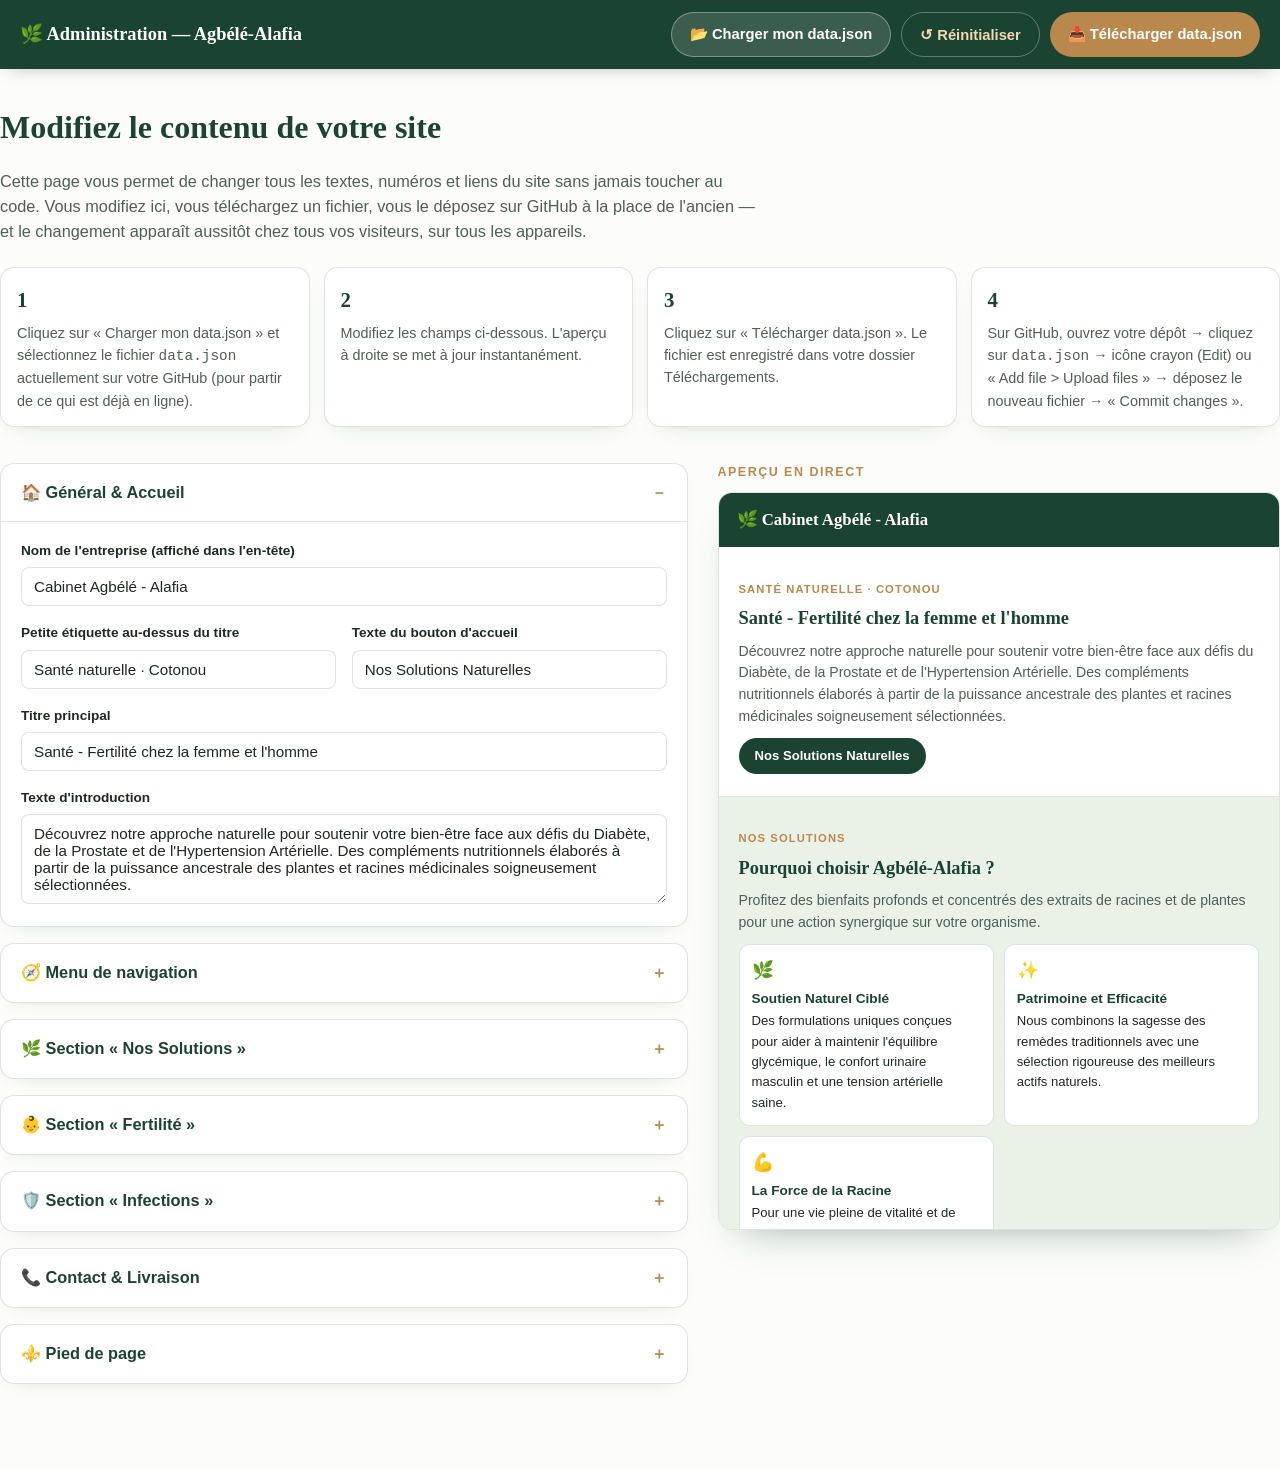
==== admin.html @ a1211304 "Add files via upload" ====
<!DOCTYPE html>
<html lang="fr">
<head>
<meta charset="UTF-8">
<meta name="viewport" content="width=device-width, initial-scale=1.0">
<title>Administration — Cabinet Agbélé-Alafia</title>
<meta name="robots" content="noindex, nofollow">

<style>
:root{
  --green-deep:#1B4332; --green-mid:#4C7A63; --green-pale:#EAF2E7;
  --gold-root:#B9884C; --gold-root-soft:#E4CFA8;
  --bg:#FCFDFA; --paper:#FFFFFF; --text:#1C2A21; --text-soft:#4E5F55;
  --border-soft:rgba(27,67,50,0.15);
  --font-display:Georgia,'Iowan Old Style','Palatino Linotype',Palatino,serif;
  --font-body:-apple-system,BlinkMacSystemFont,'Segoe UI',Roboto,Helvetica,Arial,sans-serif;
  --radius-md:14px; --radius-sm:8px;
}
*,*::before,*::after{ box-sizing:border-box; }
body{ margin:0; background:var(--bg); color:var(--text); font-family:var(--font-body); line-height:1.55; }
h1,h2,h3{ font-family:var(--font-display); color:var(--green-deep); margin:0 0 .4em; }
a{ color:inherit; }
.container{ max-width:1280px; margin:0 auto; padding:0 20px; }
:focus-visible{ outline:3px solid var(--gold-root); outline-offset:2px; }
.visually-hidden-input{ position:absolute; width:1px; height:1px; overflow:hidden; clip:rect(0,0,0,0); }

/* ---------- Barre supérieure ---------- */
.admin-topbar{
  position:sticky; top:0; z-index:60; background:var(--green-deep); color:#fff;
  box-shadow:0 6px 20px -10px rgba(0,0,0,.35);
}
.admin-topbar-inner{
  max-width:1280px; margin:0 auto; padding:12px 20px;
  display:flex; flex-wrap:wrap; align-items:center; justify-content:space-between; gap:12px;
}
.admin-brand{ font-family:var(--font-display); font-size:1.15rem; font-weight:700; }
.admin-actions{ display:flex; flex-wrap:wrap; gap:10px; }
.btn-file, .btn-download, .btn-reset{
  display:inline-flex; align-items:center; gap:8px; cursor:pointer;
  border:none; border-radius:999px; padding:10px 18px; font-weight:700; font-size:.92rem;
  transition:transform .15s ease, box-shadow .15s ease;
}
.btn-file{ background:rgba(255,255,255,.14); color:#fff; border:1px solid rgba(255,255,255,.35); }
.btn-file:hover{ background:rgba(255,255,255,.24); }
.btn-download{ background:var(--gold-root); color:#fff; }
.btn-download:hover{ transform:translateY(-1px); box-shadow:0 10px 22px -10px rgba(0,0,0,.5); }
.btn-reset{ background:transparent; color:#F3D9B0; border:1px solid rgba(255,255,255,.3); }
.btn-reset:hover{ background:rgba(255,255,255,.1); }

/* ---------- Intro / étapes ---------- */
.admin-intro{ padding:34px 0 10px; }
.admin-intro p.lead{ color:var(--text-soft); max-width:760px; font-size:1.02rem; }
.steps{
  display:grid; grid-template-columns:repeat(4,1fr); gap:14px; margin:22px 0 0; padding:0; list-style:none;
}
.steps li{
  background:var(--paper); border:1px solid var(--border-soft); border-radius:var(--radius-md);
  padding:16px 16px 14px; font-size:.9rem; color:var(--text-soft);
  box-shadow:0 8px 20px -14px rgba(27,67,50,.3);
}
.steps li b{ display:block; color:var(--green-deep); font-family:var(--font-display); font-size:1.3rem; margin-bottom:6px; }

.save-notice{
  margin:20px 0 0; padding:14px 18px; border-radius:var(--radius-sm);
  background:var(--green-pale); border:1px solid var(--gold-root-soft); font-size:.92rem; color:var(--text);
  display:none; align-items:center; gap:10px;
}
.save-notice.show{ display:flex; }

/* ---------- Corps : formulaire + aperçu ---------- */
.admin-body{ display:grid; grid-template-columns:1.1fr .9fr; gap:30px; align-items:start; padding:26px 0 70px; }

.field-section{
  background:var(--paper); border:1px solid var(--border-soft); border-radius:var(--radius-md);
  margin-bottom:16px; box-shadow:0 8px 20px -16px rgba(27,67,50,.3); overflow:hidden;
}
.field-section summary{
  cursor:pointer; list-style:none; padding:16px 20px; font-weight:700; color:var(--green-deep);
  display:flex; align-items:center; gap:10px; font-size:1.02rem; user-select:none;
  border-bottom:1px solid transparent;
}
.field-section[open] summary{ border-bottom-color:var(--border-soft); }
.field-section summary::-webkit-details-marker{ display:none; }
.field-section summary::after{ content:"＋"; margin-left:auto; color:var(--gold-root); font-weight:700; }
.field-section[open] summary::after{ content:"－"; }

.field-grid{ padding:18px 20px 22px; display:grid; grid-template-columns:1fr 1fr; gap:16px; }
.field-grid .full{ grid-column:1 / -1; }
.field{ display:flex; flex-direction:column; gap:6px; }
.field.narrow{ max-width:110px; }
label{ font-size:.85rem; font-weight:700; color:var(--text); }
.hint{ font-size:.78rem; color:var(--text-soft); font-weight:400; margin-top:-2px; }
input[type=text], input[type=email], input[type=url], input[type=tel], textarea{
  font-family:var(--font-body); font-size:.95rem; color:var(--text);
  padding:10px 12px; border:1px solid var(--border-soft); border-radius:var(--radius-sm);
  background:#fff; width:100%; resize:vertical;
}
input:focus, textarea:focus{ border-color:var(--gold-root); }

/* ---------- Aperçu ---------- */
.preview-pane{ position:sticky; top:84px; }
.preview-label{
  font-size:.78rem; text-transform:uppercase; letter-spacing:.12em; font-weight:700;
  color:var(--gold-root); margin:0 0 10px;
}
.preview-frame{
  border:1px solid var(--border-soft); border-radius:var(--radius-md); overflow:hidden;
  box-shadow:0 20px 40px -24px rgba(27,67,50,.45); max-height:82vh; overflow-y:auto; background:#fff;
}
.pv-header{ background:var(--green-deep); color:#fff; padding:14px 18px; font-family:var(--font-display); font-size:1.05rem; font-weight:700; }
.pv-section{ padding:22px 20px; border-bottom:1px solid var(--border-soft); }
.pv-section.alt{ background:var(--green-pale); }
.pv-eyebrow{ text-transform:uppercase; letter-spacing:.1em; font-size:.7rem; font-weight:700; color:var(--gold-root); margin-bottom:6px; }
.pv-h{ font-family:var(--font-display); color:var(--green-deep); font-size:1.15rem; margin:0 0 8px; }
.pv-p{ color:var(--text-soft); font-size:.88rem; margin:0 0 10px; }
.pv-cta{ display:inline-block; background:var(--green-deep); color:#fff; padding:8px 16px; border-radius:999px; font-size:.82rem; font-weight:700; }
.pv-cards{ display:grid; grid-template-columns:1fr 1fr; gap:10px; margin-top:10px; }
.pv-card{ background:#fff; border:1px solid var(--border-soft); border-radius:10px; padding:12px; font-size:.82rem; }
.pv-card .icon{ font-size:1.1rem; }
.pv-card b{ display:block; color:var(--green-deep); margin:4px 0 2px; font-size:.85rem; }
.pv-cols{ display:grid; grid-template-columns:1fr 1fr; gap:14px; margin-top:8px; }
.pv-cols h4{ font-size:.78rem; text-transform:uppercase; letter-spacing:.06em; color:var(--gold-root); margin:0 0 4px; }
.pv-cols p{ font-size:.82rem; color:var(--text-soft); margin:0; }
.pv-contact{ background:var(--green-deep); color:#fff; }
.pv-contact .pv-h, .pv-contact .pv-eyebrow{ color:#fff; }
.pv-contact .pv-p{ color:#CFE0D6; }
.pv-row{ font-size:.85rem; padding:6px 0; border-bottom:1px solid rgba(255,255,255,.15); }
.pv-delivery{ background:var(--gold-root); color:#fff; border-radius:10px; padding:12px 14px; font-size:.85rem; font-weight:700; margin-top:10px; }
.pv-footer{ background:var(--green-deep); color:#fff; text-align:center; padding:20px; font-size:.85rem; }
.pv-footer .slog{ font-family:var(--font-display); font-size:1rem; margin-bottom:4px; }

@media (max-width:980px){
  .admin-body{ grid-template-columns:1fr; }
  .preview-pane{ position:static; }
  .steps{ grid-template-columns:1fr 1fr; }
  .field-grid{ grid-template-columns:1fr; }
  .pv-cards, .pv-cols{ grid-template-columns:1fr; }
}
</style>
</head>
<body>

<header class="admin-topbar">
  <div class="admin-topbar-inner">
    <div class="admin-brand">🌿 Administration — Agbélé-Alafia</div>
    <div class="admin-actions">
      <label class="btn-file">
        📂 Charger mon data.json
        <input type="file" id="load-input" accept="application/json,.json" class="visually-hidden-input">
      </label>
      <button class="btn-reset" id="reset-btn" type="button">↺ Réinitialiser</button>
      <button class="btn-download" id="download-btn" type="button">📥 Télécharger data.json</button>
    </div>
  </div>
</header>

<div class="admin-intro container">
  <h1>Modifiez le contenu de votre site</h1>
  <p class="lead">Cette page vous permet de changer tous les textes, numéros et liens du site sans jamais toucher au code. Vous modifiez ici, vous téléchargez un fichier, vous le déposez sur GitHub à la place de l'ancien — et le changement apparaît aussitôt chez tous vos visiteurs, sur tous les appareils.</p>
  <ol class="steps">
    <li><b>1</b>Cliquez sur « Charger mon data.json » et sélectionnez le fichier <code>data.json</code> actuellement sur votre GitHub (pour partir de ce qui est déjà en ligne).</li>
    <li><b>2</b>Modifiez les champs ci-dessous. L'aperçu à droite se met à jour instantanément.</li>
    <li><b>3</b>Cliquez sur « Télécharger data.json ». Le fichier est enregistré dans votre dossier Téléchargements.</li>
    <li><b>4</b>Sur GitHub, ouvrez votre dépôt → cliquez sur <code>data.json</code> → icône crayon (Edit) ou « Add file &gt; Upload files » → déposez le nouveau fichier → « Commit changes ».</li>
  </ol>
  <div class="save-notice" id="save-notice">✅ data.json téléchargé ! Il ne vous reste qu'à le déposer sur GitHub à la place de l'ancien.</div>
</div>

<div class="admin-body container">

  <form id="admin-form" onsubmit="return false;">

    <details open class="field-section">
      <summary>🏠 Général &amp; Accueil</summary>
      <div class="field-grid">
        <div class="field full">
          <label for="f-siteTitle">Nom de l'entreprise (affiché dans l'en-tête)</label>
          <input type="text" id="f-siteTitle">
        </div>
        <div class="field">
          <label for="f-hero-eyebrow">Petite étiquette au-dessus du titre</label>
          <input type="text" id="f-hero-eyebrow">
        </div>
        <div class="field">
          <label for="f-hero-cta">Texte du bouton d'accueil</label>
          <input type="text" id="f-hero-cta">
        </div>
        <div class="field full">
          <label for="f-hero-title">Titre principal</label>
          <input type="text" id="f-hero-title">
        </div>
        <div class="field full">
          <label for="f-hero-text">Texte d'introduction</label>
          <textarea id="f-hero-text" rows="4"></textarea>
        </div>
      </div>
    </details>

    <details class="field-section">
      <summary>🧭 Menu de navigation</summary>
      <div class="field-grid">
        <div class="field"><label for="f-nav-accueil">Lien 1</label><input type="text" id="f-nav-accueil"></div>
        <div class="field"><label for="f-nav-solutions">Lien 2</label><input type="text" id="f-nav-solutions"></div>
        <div class="field"><label for="f-nav-fertilite">Lien 3</label><input type="text" id="f-nav-fertilite"></div>
        <div class="field"><label for="f-nav-infections">Lien 4</label><input type="text" id="f-nav-infections"></div>
        <div class="field"><label for="f-nav-contact">Lien 5 (bouton)</label><input type="text" id="f-nav-contact"></div>
      </div>
    </details>

    <details class="field-section">
      <summary>🌿 Section « Nos Solutions »</summary>
      <div class="field-grid">
        <div class="field"><label for="f-sol-eyebrow">Étiquette</label><input type="text" id="f-sol-eyebrow"></div>
        <div class="field full"><label for="f-sol-title">Titre de la section</label><input type="text" id="f-sol-title"></div>
        <div class="field full"><label for="f-sol-intro">Texte d'introduction</label><textarea id="f-sol-intro" rows="2"></textarea></div>

        <div class="field narrow"><label for="f-sol-icon-1">Icône 1</label><input type="text" id="f-sol-icon-1"></div>
        <div class="field"><label for="f-sol-title-1">Titre 1</label><input type="text" id="f-sol-title-1"></div>
        <div class="field full"><label for="f-sol-text-1">Texte 1</label><textarea id="f-sol-text-1" rows="2"></textarea></div>

        <div class="field narrow"><label for="f-sol-icon-2">Icône 2</label><input type="text" id="f-sol-icon-2"></div>
        <div class="field"><label for="f-sol-title-2">Titre 2</label><input type="text" id="f-sol-title-2"></div>
        <div class="field full"><label for="f-sol-text-2">Texte 2</label><textarea id="f-sol-text-2" rows="2"></textarea></div>

        <div class="field narrow"><label for="f-sol-icon-3">Icône 3</label><input type="text" id="f-sol-icon-3"></div>
        <div class="field"><label for="f-sol-title-3">Titre 3</label><input type="text" id="f-sol-title-3"></div>
        <div class="field full"><label for="f-sol-text-3">Texte 3</label><textarea id="f-sol-text-3" rows="2"></textarea></div>
      </div>
    </details>

    <details class="field-section">
      <summary>👶 Section « Fertilité »</summary>
      <div class="field-grid">
        <div class="field"><label for="f-fert-eyebrow">Étiquette</label><input type="text" id="f-fert-eyebrow"></div>
        <div class="field full"><label for="f-fert-title">Titre de la section</label><input type="text" id="f-fert-title"></div>
        <div class="field"><label for="f-fert-femme-title">Titre colonne femme</label><input type="text" id="f-fert-femme-title"></div>
        <div class="field"><label for="f-fert-homme-title">Titre colonne homme</label><input type="text" id="f-fert-homme-title"></div>
        <div class="field full"><label for="f-fert-femme-text">Texte pour Madame</label><textarea id="f-fert-femme-text" rows="4"></textarea></div>
        <div class="field full"><label for="f-fert-homme-text">Texte pour Monsieur</label><textarea id="f-fert-homme-text" rows="4"></textarea></div>
      </div>
    </details>

    <details class="field-section">
      <summary>🛡️ Section « Infections »</summary>
      <div class="field-grid">
        <div class="field"><label for="f-inf-eyebrow">Étiquette</label><input type="text" id="f-inf-eyebrow"></div>
        <div class="field full"><label for="f-inf-title">Titre de la section</label><input type="text" id="f-inf-title"></div>
        <div class="field full"><label for="f-inf-intro">Texte d'introduction</label><textarea id="f-inf-intro" rows="2"></textarea></div>

        <div class="field narrow"><label for="f-inf-icon-1">Icône 1</label><input type="text" id="f-inf-icon-1"></div>
        <div class="field"><label for="f-inf-title-1">Titre 1</label><input type="text" id="f-inf-title-1"></div>
        <div class="field full"><label for="f-inf-text-1">Texte 1</label><textarea id="f-inf-text-1" rows="2"></textarea></div>

        <div class="field narrow"><label for="f-inf-icon-2">Icône 2</label><input type="text" id="f-inf-icon-2"></div>
        <div class="field"><label for="f-inf-title-2">Titre 2</label><input type="text" id="f-inf-title-2"></div>
        <div class="field full"><label for="f-inf-text-2">Texte 2</label><textarea id="f-inf-text-2" rows="2"></textarea></div>

        <div class="field narrow"><label for="f-inf-icon-3">Icône 3</label><input type="text" id="f-inf-icon-3"></div>
        <div class="field"><label for="f-inf-title-3">Titre 3</label><input type="text" id="f-inf-title-3"></div>
        <div class="field full"><label for="f-inf-text-3">Texte 3</label><textarea id="f-inf-text-3" rows="2"></textarea></div>
      </div>
    </details>

    <details class="field-section">
      <summary>📞 Contact &amp; Livraison</summary>
      <div class="field-grid">
        <div class="field"><label for="f-contact-eyebrow">Étiquette</label><input type="text" id="f-contact-eyebrow"></div>
        <div class="field full"><label for="f-contact-title">Titre de la section</label><input type="text" id="f-contact-title"></div>
        <div class="field full"><label for="f-contact-intro">Texte d'introduction</label><textarea id="f-contact-intro" rows="2"></textarea></div>

        <div class="field">
          <label for="f-contact-phone1">Téléphone / Commande 1</label>
          <input type="tel" id="f-contact-phone1">
          <span class="hint">Format libre, ex : +229 01 57 35 36 35</span>
        </div>
        <div class="field">
          <label for="f-contact-phone2">Téléphone / Commande 2</label>
          <input type="tel" id="f-contact-phone2">
        </div>
        <div class="field">
          <label for="f-contact-whatsapp">Numéro WhatsApp</label>
          <input type="tel" id="f-contact-whatsapp">
          <span class="hint">Sans le +229, ex : 57353635</span>
        </div>
        <div class="field">
          <label for="f-contact-email">E-mail</label>
          <input type="email" id="f-contact-email">
        </div>
        <div class="field full">
          <label for="f-contact-address">Adresse</label>
          <input type="text" id="f-contact-address">
        </div>
        <div class="field full">
          <label for="f-contact-facebook">Lien de la page Facebook</label>
          <input type="url" id="f-contact-facebook">
        </div>
        <div class="field full">
          <label for="f-contact-delivery">Texte de livraison</label>
          <input type="text" id="f-contact-delivery">
        </div>
      </div>
    </details>

    <details class="field-section">
      <summary>⚜️ Pied de page</summary>
      <div class="field-grid">
        <div class="field full"><label for="f-footer-text">Slogan affiché en pied de page</label><input type="text" id="f-footer-text"></div>
        <div class="field full"><label for="f-footer-legal">Mention légale</label><input type="text" id="f-footer-legal"></div>
      </div>
    </details>

  </form>

  <aside class="preview-pane">
    <p class="preview-label">Aperçu en direct</p>
    <div class="preview-frame">
      <div class="pv-header">🌿 <span id="pv-siteTitle"></span></div>

      <div class="pv-section">
        <p class="pv-eyebrow" id="pv-hero-eyebrow"></p>
        <h2 class="pv-h" id="pv-hero-title"></h2>
        <p class="pv-p" id="pv-hero-text"></p>
        <span class="pv-cta" id="pv-hero-cta"></span>
      </div>

      <div class="pv-section alt">
        <p class="pv-eyebrow" id="pv-sol-eyebrow"></p>
        <h2 class="pv-h" id="pv-sol-title"></h2>
        <p class="pv-p" id="pv-sol-intro"></p>
        <div class="pv-cards">
          <div class="pv-card"><span class="icon" id="pv-sol-icon-1"></span><b id="pv-sol-title-1"></b><span id="pv-sol-text-1"></span></div>
          <div class="pv-card"><span class="icon" id="pv-sol-icon-2"></span><b id="pv-sol-title-2"></b><span id="pv-sol-text-2"></span></div>
          <div class="pv-card"><span class="icon" id="pv-sol-icon-3"></span><b id="pv-sol-title-3"></b><span id="pv-sol-text-3"></span></div>
        </div>
      </div>

      <div class="pv-section">
        <p class="pv-eyebrow" id="pv-fert-eyebrow"></p>
        <h2 class="pv-h" id="pv-fert-title"></h2>
        <div class="pv-cols">
          <div><h4 id="pv-fert-femme-title"></h4><p id="pv-fert-femme-text"></p></div>
          <div><h4 id="pv-fert-homme-title"></h4><p id="pv-fert-homme-text"></p></div>
        </div>
      </div>

      <div class="pv-section alt">
        <p class="pv-eyebrow" id="pv-inf-eyebrow"></p>
        <h2 class="pv-h" id="pv-inf-title"></h2>
        <p class="pv-p" id="pv-inf-intro"></p>
        <div class="pv-cards">
          <div class="pv-card"><span class="icon" id="pv-inf-icon-1"></span><b id="pv-inf-title-1"></b><span id="pv-inf-text-1"></span></div>
          <div class="pv-card"><span class="icon" id="pv-inf-icon-2"></span><b id="pv-inf-title-2"></b><span id="pv-inf-text-2"></span></div>
          <div class="pv-card"><span class="icon" id="pv-inf-icon-3"></span><b id="pv-inf-title-3"></b><span id="pv-inf-text-3"></span></div>
        </div>
      </div>

      <div class="pv-section pv-contact">
        <p class="pv-eyebrow" id="pv-contact-eyebrow"></p>
        <h2 class="pv-h" id="pv-contact-title"></h2>
        <p class="pv-p" id="pv-contact-intro"></p>
        <div class="pv-row">📞 <span id="pv-contact-phone1"></span></div>
        <div class="pv-row">📞 <span id="pv-contact-phone2"></span></div>
        <div class="pv-row">💬 WhatsApp : <span id="pv-contact-whatsapp"></span></div>
        <div class="pv-row">📧 <span id="pv-contact-email"></span></div>
        <div class="pv-row">📍 <span id="pv-contact-address"></span></div>
        <div class="pv-delivery">🚚 <span id="pv-contact-delivery"></span></div>
      </div>

      <div class="pv-footer">
        <div class="slog" id="pv-footer-text"></div>
        <div id="pv-footer-legal" style="opacity:.75; font-size:.78rem;"></div>
      </div>
    </div>
  </aside>

</div>

<script>
/* ==========================================================================
   VALEURS PAR DÉFAUT (identiques à celles d'index.html)
   ========================================================================== */
const DEFAULT_DATA = {
  siteTitle:"Cabinet Agbélé - Alafia",
  nav:{accueil:"Accueil",solutions:"Nos Solutions",fertilite:"Fertilité",infections:"Infections",contact:"Contact"},
  hero:{eyebrow:"Santé naturelle · Cotonou",title:"Santé - Fertilité chez la femme et l'homme",
    text:"Découvrez notre approche naturelle pour soutenir votre bien-être face aux défis du Diabète, de la Prostate et de l'Hypertension Artérielle. Des compléments nutritionnels élaborés à partir de la puissance ancestrale des plantes et racines médicinales soigneusement sélectionnées.",
    cta:"Nos Solutions Naturelles"},
  solutions:{eyebrow:"Nos solutions",title:"Pourquoi choisir Agbélé-Alafia ?",
    intro:"Profitez des bienfaits profonds et concentrés des extraits de racines et de plantes pour une action synergique sur votre organisme.",
    item1_icon:"🌿",item1_title:"Soutien Naturel Ciblé",item1_text:"Des formulations uniques conçues pour aider à maintenir l'équilibre glycémique, le confort urinaire masculin et une tension artérielle saine.",
    item2_icon:"✨",item2_title:"Patrimoine et Efficacité",item2_text:"Nous combinons la sagesse des remèdes traditionnels avec une sélection rigoureuse des meilleurs actifs naturels.",
    item3_icon:"💪",item3_title:"La Force de la Racine",item3_text:"Pour une vie pleine de vitalité et de sérénité, faites confiance à Agbélé-Alafia."},
  fertilite:{eyebrow:"Fertilité",title:"Votre chemin vers la parentalité commence ici !",
    femme_title:"Pour Madame",femme_text:"Nous comprenons le désir d'avoir un enfant. Nos solutions soutiennent le cycle féminin, aident à régulariser et optimiser l'ovulation. Elles offrent un environnement sain et nourrissant pour la conception.",
    homme_title:"Pour Monsieur",homme_text:"Messieurs, la fertilité n'est pas qu'une affaire de femme. Si vos résultats de spermogramme indiquent une faible quantité, un manque de mobilité ou une mauvaise qualité des spermatozoïdes, ne baissez pas les bras. Nos solutions naturelles et ciblées sont conçues pour revitaliser votre système reproducteur et booster vos chances de devenir père."},
  infections:{eyebrow:"Infections",title:"Agbélé-Alafia Infections : Votre Bouclier Naturel",
    intro:"Renforcez vos défenses pour une protection optimale ! Face aux agressions extérieures et aux infections récurrentes (urinaires, respiratoires, etc.), votre corps a besoin d'un soutien puissant et naturel.",
    item1_icon:"🎯",item1_title:"Action Ciblée",item1_text:"Des extraits de racines et de plantes pour le soutien du système immunitaire et de purification.",
    item2_icon:"🌿",item2_title:"Force Naturelle",item2_text:"Un concentré d'actifs pour combattre efficacement et prévenir la récidive.",
    item3_icon:"🌸",item3_title:"Bien-être Retrouvé",item3_text:"Contribuez à l'équilibre et à l'harmonie interne de votre corps."},
  contact:{eyebrow:"Contact",title:"Contactez-nous et Commandez",
    intro:"Notre équipe est là pour vous accompagner sereinement vers votre projet de famille.",
    phone1:"+229 01 57 35 36 35",phone2:"01 96 56 37 89",whatsapp:"57353635",email:"agbelealafia@gmail.com",
    deliveryText:"Livraison possible ! Appelez le 0157353635.",
    facebook:"https://www.facebook.com/profile.php?id=61557355948928",
    address:"Agla, Rue Pharmacie des Archanges, 3ème maison à étages à gauche, Cotonou, Bénin, 00229"},
  footer:{text:"Cabinet Agbélé-Alafia : Pour que la vie continue.",legal:"© 2026 Cabinet Agbélé - Alafia. Tous droits réservés."}
};

const FIELD_MAP = [
  ['f-siteTitle', d => d.siteTitle],
  ['f-nav-accueil', d => d.nav.accueil], ['f-nav-solutions', d => d.nav.solutions],
  ['f-nav-fertilite', d => d.nav.fertilite], ['f-nav-infections', d => d.nav.infections], ['f-nav-contact', d => d.nav.contact],
  ['f-hero-eyebrow', d => d.hero.eyebrow], ['f-hero-title', d => d.hero.title], ['f-hero-text', d => d.hero.text], ['f-hero-cta', d => d.hero.cta],
  ['f-sol-eyebrow', d => d.solutions.eyebrow], ['f-sol-title', d => d.solutions.title], ['f-sol-intro', d => d.solutions.intro],
  ['f-sol-icon-1', d => d.solutions.item1_icon], ['f-sol-title-1', d => d.solutions.item1_title], ['f-sol-text-1', d => d.solutions.item1_text],
  ['f-sol-icon-2', d => d.solutions.item2_icon], ['f-sol-title-2', d => d.solutions.item2_title], ['f-sol-text-2', d => d.solutions.item2_text],
  ['f-sol-icon-3', d => d.solutions.item3_icon], ['f-sol-title-3', d => d.solutions.item3_title], ['f-sol-text-3', d => d.solutions.item3_text],
  ['f-fert-eyebrow', d => d.fertilite.eyebrow], ['f-fert-title', d => d.fertilite.title],
  ['f-fert-femme-title', d => d.fertilite.femme_title], ['f-fert-femme-text', d => d.fertilite.femme_text],
  ['f-fert-homme-title', d => d.fertilite.homme_title], ['f-fert-homme-text', d => d.fertilite.homme_text],
  ['f-inf-eyebrow', d => d.infections.eyebrow], ['f-inf-title', d => d.infections.title], ['f-inf-intro', d => d.infections.intro],
  ['f-inf-icon-1', d => d.infections.item1_icon], ['f-inf-title-1', d => d.infections.item1_title], ['f-inf-text-1', d => d.infections.item1_text],
  ['f-inf-icon-2', d => d.infections.item2_icon], ['f-inf-title-2', d => d.infections.item2_title], ['f-inf-text-2', d => d.infections.item2_text],
  ['f-inf-icon-3', d => d.infections.item3_icon], ['f-inf-title-3', d => d.infections.item3_title], ['f-inf-text-3', d => d.infections.item3_text],
  ['f-contact-eyebrow', d => d.contact.eyebrow], ['f-contact-title', d => d.contact.title], ['f-contact-intro', d => d.contact.intro],
  ['f-contact-phone1', d => d.contact.phone1], ['f-contact-phone2', d => d.contact.phone2],
  ['f-contact-whatsapp', d => d.contact.whatsapp], ['f-contact-email', d => d.contact.email],
  ['f-contact-address', d => d.contact.address], ['f-contact-facebook', d => d.contact.facebook], ['f-contact-delivery', d => d.contact.deliveryText],
  ['f-footer-text', d => d.footer.text], ['f-footer-legal', d => d.footer.legal]
];

function fillForm(d){
  FIELD_MAP.forEach(([id, getter]) => {
    const el = document.getElementById(id);
    if(el){ try{ el.value = getter(d) || ""; }catch(e){ el.value = ""; } }
  });
  updatePreview();
}

function collectFormData(){
  const v = id => { const el = document.getElementById(id); return el ? el.value : ""; };
  return {
    siteTitle: v('f-siteTitle'),
    nav:{ accueil:v('f-nav-accueil'), solutions:v('f-nav-solutions'), fertilite:v('f-nav-fertilite'), infections:v('f-nav-infections'), contact:v('f-nav-contact') },
    hero:{ eyebrow:v('f-hero-eyebrow'), title:v('f-hero-title'), text:v('f-hero-text'), cta:v('f-hero-cta') },
    solutions:{
      eyebrow:v('f-sol-eyebrow'), title:v('f-sol-title'), intro:v('f-sol-intro'),
      item1_icon:v('f-sol-icon-1'), item1_title:v('f-sol-title-1'), item1_text:v('f-sol-text-1'),
      item2_icon:v('f-sol-icon-2'), item2_title:v('f-sol-title-2'), item2_text:v('f-sol-text-2'),
      item3_icon:v('f-sol-icon-3'), item3_title:v('f-sol-title-3'), item3_text:v('f-sol-text-3')
    },
    fertilite:{
      eyebrow:v('f-fert-eyebrow'), title:v('f-fert-title'),
      femme_title:v('f-fert-femme-title'), femme_text:v('f-fert-femme-text'),
      homme_title:v('f-fert-homme-title'), homme_text:v('f-fert-homme-text')
    },
    infections:{
      eyebrow:v('f-inf-eyebrow'), title:v('f-inf-title'), intro:v('f-inf-intro'),
      item1_icon:v('f-inf-icon-1'), item1_title:v('f-inf-title-1'), item1_text:v('f-inf-text-1'),
      item2_icon:v('f-inf-icon-2'), item2_title:v('f-inf-title-2'), item2_text:v('f-inf-text-2'),
      item3_icon:v('f-inf-icon-3'), item3_title:v('f-inf-title-3'), item3_text:v('f-inf-text-3')
    },
    contact:{
      eyebrow:v('f-contact-eyebrow'), title:v('f-contact-title'), intro:v('f-contact-intro'),
      phone1:v('f-contact-phone1'), phone2:v('f-contact-phone2'), whatsapp:v('f-contact-whatsapp'),
      email:v('f-contact-email'), deliveryText:v('f-contact-delivery'), facebook:v('f-contact-facebook'), address:v('f-contact-address')
    },
    footer:{ text:v('f-footer-text'), legal:v('f-footer-legal') }
  };
}

/* ---------- Aperçu en direct ---------- */
function pvText(id, val){ const el = document.getElementById(id); if(el) el.textContent = val || ""; }
function updatePreview(){
  const d = collectFormData();
  pvText('pv-siteTitle', d.siteTitle);
  pvText('pv-hero-eyebrow', d.hero.eyebrow); pvText('pv-hero-title', d.hero.title);
  pvText('pv-hero-text', d.hero.text); pvText('pv-hero-cta', d.hero.cta);

  pvText('pv-sol-eyebrow', d.solutions.eyebrow); pvText('pv-sol-title', d.solutions.title); pvText('pv-sol-intro', d.solutions.intro);
  pvText('pv-sol-icon-1', d.solutions.item1_icon); pvText('pv-sol-title-1', d.solutions.item1_title); pvText('pv-sol-text-1', d.solutions.item1_text);
  pvText('pv-sol-icon-2', d.solutions.item2_icon); pvText('pv-sol-title-2', d.solutions.item2_title); pvText('pv-sol-text-2', d.solutions.item2_text);
  pvText('pv-sol-icon-3', d.solutions.item3_icon); pvText('pv-sol-title-3', d.solutions.item3_title); pvText('pv-sol-text-3', d.solutions.item3_text);

  pvText('pv-fert-eyebrow', d.fertilite.eyebrow); pvText('pv-fert-title', d.fertilite.title);
  pvText('pv-fert-femme-title', d.fertilite.femme_title); pvText('pv-fert-femme-text', d.fertilite.femme_text);
  pvText('pv-fert-homme-title', d.fertilite.homme_title); pvText('pv-fert-homme-text', d.fertilite.homme_text);

  pvText('pv-inf-eyebrow', d.infections.eyebrow); pvText('pv-inf-title', d.infections.title); pvText('pv-inf-intro', d.infections.intro);
  pvText('pv-inf-icon-1', d.infections.item1_icon); pvText('pv-inf-title-1', d.infections.item1_title); pvText('pv-inf-text-1', d.infections.item1_text);
  pvText('pv-inf-icon-2', d.infections.item2_icon); pvText('pv-inf-title-2', d.infections.item2_title); pvText('pv-inf-text-2', d.infections.item2_text);
  pvText('pv-inf-icon-3', d.infections.item3_icon); pvText('pv-inf-title-3', d.infections.item3_title); pvText('pv-inf-text-3', d.infections.item3_text);

  pvText('pv-contact-eyebrow', d.contact.eyebrow); pvText('pv-contact-title', d.contact.title); pvText('pv-contact-intro', d.contact.intro);
  pvText('pv-contact-phone1', d.contact.phone1); pvText('pv-contact-phone2', d.contact.phone2);
  pvText('pv-contact-whatsapp', d.contact.whatsapp); pvText('pv-contact-email', d.contact.email);
  pvText('pv-contact-address', d.contact.address); pvText('pv-contact-delivery', d.contact.deliveryText);

  pvText('pv-footer-text', d.footer.text); pvText('pv-footer-legal', d.footer.legal);
}

/* ---------- Chargement d'un data.json existant ---------- */
document.getElementById('load-input').addEventListener('change', (e) => {
  const file = e.target.files[0];
  if(!file) return;
  const reader = new FileReader();
  reader.onload = (ev) => {
    try{
      const data = JSON.parse(ev.target.result);
      fillForm(data);
    }catch(err){
      alert("Ce fichier ne semble pas être un data.json valide. Vérifiez que vous avez sélectionné le bon fichier.");
    }
  };
  reader.readAsText(file);
  e.target.value = "";
});

/* ---------- Réinitialisation ---------- */
document.getElementById('reset-btn').addEventListener('click', () => {
  if(confirm("Revenir au contenu par défaut ? Vos modifications non téléchargées seront perdues.")){
    fillForm(DEFAULT_DATA);
  }
});

/* ---------- Téléchargement du data.json ---------- */
document.getElementById('download-btn').addEventListener('click', () => {
  const data = collectFormData();
  const blob = new Blob([JSON.stringify(data, null, 2)], {type:'application/json'});
  const url = URL.createObjectURL(blob);
  const a = document.createElement('a');
  a.href = url; a.download = 'data.json';
  document.body.appendChild(a); a.click(); document.body.removeChild(a);
  URL.revokeObjectURL(url);
  const notice = document.getElementById('save-notice');
  notice.classList.add('show');
  clearTimeout(window.__noticeTimeout);
  window.__noticeTimeout = setTimeout(() => notice.classList.remove('show'), 6000);
});

/* ---------- Mise à jour en direct pendant la saisie ---------- */
document.getElementById('admin-form').addEventListener('input', updatePreview);

/* ---------- Initialisation ---------- */
fillForm(DEFAULT_DATA);
</script>
</body>
</html>
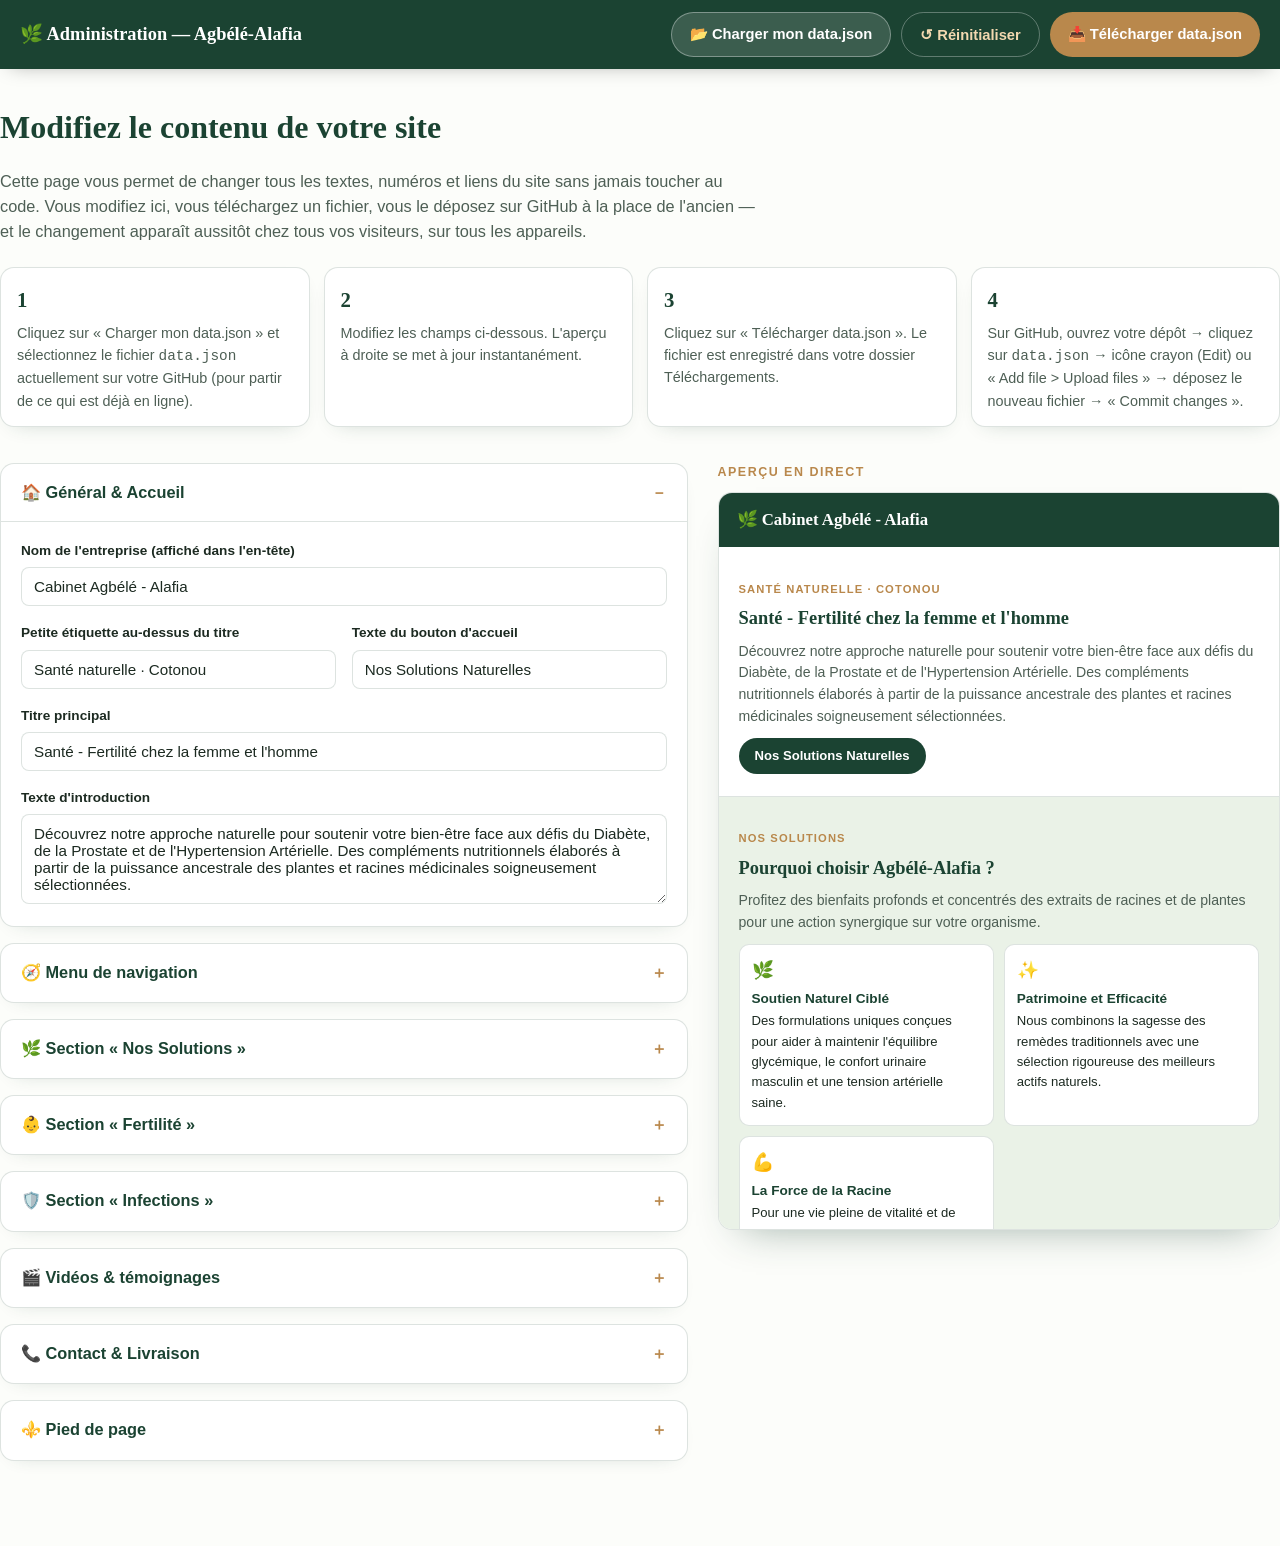
==== commit eb966dca: "Add files via upload" ====
--- a/admin.html
+++ b/admin.html
@@ -203,7 +203,8 @@
         <div class="field"><label for="f-nav-solutions">Lien 2</label><input type="text" id="f-nav-solutions"></div>
         <div class="field"><label for="f-nav-fertilite">Lien 3</label><input type="text" id="f-nav-fertilite"></div>
         <div class="field"><label for="f-nav-infections">Lien 4</label><input type="text" id="f-nav-infections"></div>
-        <div class="field"><label for="f-nav-contact">Lien 5 (bouton)</label><input type="text" id="f-nav-contact"></div>
+        <div class="field"><label for="f-nav-videos">Lien 5</label><input type="text" id="f-nav-videos"></div>
+        <div class="field"><label for="f-nav-contact">Lien 6 (bouton)</label><input type="text" id="f-nav-contact"></div>
       </div>
     </details>
 
@@ -258,6 +259,43 @@
         <div class="field narrow"><label for="f-inf-icon-3">Icône 3</label><input type="text" id="f-inf-icon-3"></div>
         <div class="field"><label for="f-inf-title-3">Titre 3</label><input type="text" id="f-inf-title-3"></div>
         <div class="field full"><label for="f-inf-text-3">Texte 3</label><textarea id="f-inf-text-3" rows="2"></textarea></div>
+      </div>
+    </details>
+
+    <details class="field-section">
+      <summary>🎬 Vidéos &amp; témoignages</summary>
+      <div class="field-grid">
+        <div class="field"><label for="f-vid-eyebrow">Étiquette</label><input type="text" id="f-vid-eyebrow"></div>
+        <div class="field full"><label for="f-vid-title">Titre de la section</label><input type="text" id="f-vid-title"></div>
+        <div class="field full"><label for="f-vid-intro">Texte d'introduction</label><textarea id="f-vid-intro" rows="2"></textarea></div>
+
+        <div class="field full" style="border-top:1px dashed var(--border-soft); padding-top:14px; margin-top:4px;">
+          <span class="hint">Pour chaque vidéo : collez le lien de partage Facebook et donnez-lui un nom (ex. « Témoignage de Sandra »). Tant que vous ne connaissez pas le contenu exact, laissez « Vidéo 1 », « Vidéo 2 »…</span>
+        </div>
+        <div class="field"><label for="f-vid-label-1">Nom vidéo 1</label><input type="text" id="f-vid-label-1"></div>
+        <div class="field"><label for="f-vid-url-1">Lien vidéo 1</label><input type="url" id="f-vid-url-1"></div>
+        <div class="field"><label for="f-vid-label-2">Nom vidéo 2</label><input type="text" id="f-vid-label-2"></div>
+        <div class="field"><label for="f-vid-url-2">Lien vidéo 2</label><input type="url" id="f-vid-url-2"></div>
+        <div class="field"><label for="f-vid-label-3">Nom vidéo 3</label><input type="text" id="f-vid-label-3"></div>
+        <div class="field"><label for="f-vid-url-3">Lien vidéo 3</label><input type="url" id="f-vid-url-3"></div>
+        <div class="field"><label for="f-vid-label-4">Nom vidéo 4</label><input type="text" id="f-vid-label-4"></div>
+        <div class="field"><label for="f-vid-url-4">Lien vidéo 4</label><input type="url" id="f-vid-url-4"></div>
+        <div class="field"><label for="f-vid-label-5">Nom vidéo 5</label><input type="text" id="f-vid-label-5"></div>
+        <div class="field"><label for="f-vid-url-5">Lien vidéo 5</label><input type="url" id="f-vid-url-5"></div>
+        <div class="field"><label for="f-vid-label-6">Nom vidéo 6</label><input type="text" id="f-vid-label-6"></div>
+        <div class="field"><label for="f-vid-url-6">Lien vidéo 6</label><input type="url" id="f-vid-url-6"></div>
+        <div class="field"><label for="f-vid-label-7">Nom vidéo 7</label><input type="text" id="f-vid-label-7"></div>
+        <div class="field"><label for="f-vid-url-7">Lien vidéo 7</label><input type="url" id="f-vid-url-7"></div>
+        <div class="field"><label for="f-vid-label-8">Nom vidéo 8</label><input type="text" id="f-vid-label-8"></div>
+        <div class="field"><label for="f-vid-url-8">Lien vidéo 8</label><input type="url" id="f-vid-url-8"></div>
+
+        <div class="field full" style="border-top:1px dashed var(--border-soft); padding-top:14px; margin-top:4px;">
+          <span class="hint">Deux liens supplémentaires affichés en petits boutons sous les vidéos (événement, publication) :</span>
+        </div>
+        <div class="field"><label for="f-vid-event-label">Nom du lien « Événement »</label><input type="text" id="f-vid-event-label"></div>
+        <div class="field"><label for="f-vid-event-url">Lien de l'événement</label><input type="url" id="f-vid-event-url"></div>
+        <div class="field"><label for="f-vid-post-label">Nom du lien « Publication »</label><input type="text" id="f-vid-post-label"></div>
+        <div class="field"><label for="f-vid-post-url">Lien de la publication</label><input type="url" id="f-vid-post-url"></div>
       </div>
     </details>
 
@@ -352,6 +390,13 @@
           <div class="pv-card"><span class="icon" id="pv-inf-icon-2"></span><b id="pv-inf-title-2"></b><span id="pv-inf-text-2"></span></div>
           <div class="pv-card"><span class="icon" id="pv-inf-icon-3"></span><b id="pv-inf-title-3"></b><span id="pv-inf-text-3"></span></div>
         </div>
+      </div>
+
+      <div class="pv-section">
+        <p class="pv-eyebrow" id="pv-vid-eyebrow"></p>
+        <h2 class="pv-h" id="pv-vid-title"></h2>
+        <p class="pv-p" id="pv-vid-intro"></p>
+        <div class="pv-cards" id="pv-vid-list" style="grid-template-columns:1fr;"></div>
       </div>
 
       <div class="pv-section pv-contact">
@@ -381,7 +426,7 @@
    ========================================================================== */
 const DEFAULT_DATA = {
   siteTitle:"Cabinet Agbélé - Alafia",
-  nav:{accueil:"Accueil",solutions:"Nos Solutions",fertilite:"Fertilité",infections:"Infections",contact:"Contact"},
+  nav:{accueil:"Accueil",solutions:"Nos Solutions",fertilite:"Fertilité",infections:"Infections",videos:"Vidéos",contact:"Contact"},
   hero:{eyebrow:"Santé naturelle · Cotonou",title:"Santé - Fertilité chez la femme et l'homme",
     text:"Découvrez notre approche naturelle pour soutenir votre bien-être face aux défis du Diabète, de la Prostate et de l'Hypertension Artérielle. Des compléments nutritionnels élaborés à partir de la puissance ancestrale des plantes et racines médicinales soigneusement sélectionnées.",
     cta:"Nos Solutions Naturelles"},
@@ -398,6 +443,22 @@
     item1_icon:"🎯",item1_title:"Action Ciblée",item1_text:"Des extraits de racines et de plantes pour le soutien du système immunitaire et de purification.",
     item2_icon:"🌿",item2_title:"Force Naturelle",item2_text:"Un concentré d'actifs pour combattre efficacement et prévenir la récidive.",
     item3_icon:"🌸",item3_title:"Bien-être Retrouvé",item3_text:"Contribuez à l'équilibre et à l'harmonie interne de votre corps."},
+  videos:{eyebrow:"Vidéos & témoignages",title:"Agbélé-Alafia en images",
+    intro:"Retrouvez nos publications et témoignages, directement issus de notre page Facebook officielle.",
+    items:[
+      {label:"Vidéo 1",url:"https://www.facebook.com/share/v/1DF4SzppKY/"},
+      {label:"Vidéo 2",url:"https://www.facebook.com/share/v/1DM6QVG8kz/"},
+      {label:"Vidéo 3",url:"https://www.facebook.com/share/v/1Te74xaLpu/"},
+      {label:"Vidéo 4",url:"https://www.facebook.com/share/v/1cP71ZPJs2/"},
+      {label:"Vidéo 5",url:"https://www.facebook.com/share/r/1DTzYFU6d8/"},
+      {label:"Vidéo 6",url:"https://www.facebook.com/share/v/1DLRyQWcvA/"},
+      {label:"Vidéo 7",url:"https://www.facebook.com/share/r/17yimfwj8P/"},
+      {label:"Vidéo 8",url:"https://www.facebook.com/share/1F8iReqeMb/"}
+    ],
+    eventLabel:"📅 Événement : Agbélé-Alafia Santé et Fertilité",
+    eventUrl:"https://facebook.com/events/s/agbele-alafia-sante-et-fertili/1687059961923750/",
+    postLabel:"📄 Publication Facebook",
+    postUrl:"https://www.facebook.com/61557355948928/posts/122245858208245198/?app=fbl"},
   contact:{eyebrow:"Contact",title:"Contactez-nous et Commandez",
     intro:"Notre équipe est là pour vous accompagner sereinement vers votre projet de famille.",
     phone1:"+229 01 57 35 36 35",phone2:"01 96 56 37 89",whatsapp:"57353635",email:"agbelealafia@gmail.com",
@@ -410,7 +471,8 @@
 const FIELD_MAP = [
   ['f-siteTitle', d => d.siteTitle],
   ['f-nav-accueil', d => d.nav.accueil], ['f-nav-solutions', d => d.nav.solutions],
-  ['f-nav-fertilite', d => d.nav.fertilite], ['f-nav-infections', d => d.nav.infections], ['f-nav-contact', d => d.nav.contact],
+  ['f-nav-fertilite', d => d.nav.fertilite], ['f-nav-infections', d => d.nav.infections],
+  ['f-nav-videos', d => d.nav.videos], ['f-nav-contact', d => d.nav.contact],
   ['f-hero-eyebrow', d => d.hero.eyebrow], ['f-hero-title', d => d.hero.title], ['f-hero-text', d => d.hero.text], ['f-hero-cta', d => d.hero.cta],
   ['f-sol-eyebrow', d => d.solutions.eyebrow], ['f-sol-title', d => d.solutions.title], ['f-sol-intro', d => d.solutions.intro],
   ['f-sol-icon-1', d => d.solutions.item1_icon], ['f-sol-title-1', d => d.solutions.item1_title], ['f-sol-text-1', d => d.solutions.item1_text],
@@ -423,6 +485,17 @@
   ['f-inf-icon-1', d => d.infections.item1_icon], ['f-inf-title-1', d => d.infections.item1_title], ['f-inf-text-1', d => d.infections.item1_text],
   ['f-inf-icon-2', d => d.infections.item2_icon], ['f-inf-title-2', d => d.infections.item2_title], ['f-inf-text-2', d => d.infections.item2_text],
   ['f-inf-icon-3', d => d.infections.item3_icon], ['f-inf-title-3', d => d.infections.item3_title], ['f-inf-text-3', d => d.infections.item3_text],
+  ['f-vid-eyebrow', d => d.videos.eyebrow], ['f-vid-title', d => d.videos.title], ['f-vid-intro', d => d.videos.intro],
+  ['f-vid-label-1', d => (d.videos.items[0]||{}).label], ['f-vid-url-1', d => (d.videos.items[0]||{}).url],
+  ['f-vid-label-2', d => (d.videos.items[1]||{}).label], ['f-vid-url-2', d => (d.videos.items[1]||{}).url],
+  ['f-vid-label-3', d => (d.videos.items[2]||{}).label], ['f-vid-url-3', d => (d.videos.items[2]||{}).url],
+  ['f-vid-label-4', d => (d.videos.items[3]||{}).label], ['f-vid-url-4', d => (d.videos.items[3]||{}).url],
+  ['f-vid-label-5', d => (d.videos.items[4]||{}).label], ['f-vid-url-5', d => (d.videos.items[4]||{}).url],
+  ['f-vid-label-6', d => (d.videos.items[5]||{}).label], ['f-vid-url-6', d => (d.videos.items[5]||{}).url],
+  ['f-vid-label-7', d => (d.videos.items[6]||{}).label], ['f-vid-url-7', d => (d.videos.items[6]||{}).url],
+  ['f-vid-label-8', d => (d.videos.items[7]||{}).label], ['f-vid-url-8', d => (d.videos.items[7]||{}).url],
+  ['f-vid-event-label', d => d.videos.eventLabel], ['f-vid-event-url', d => d.videos.eventUrl],
+  ['f-vid-post-label', d => d.videos.postLabel], ['f-vid-post-url', d => d.videos.postUrl],
   ['f-contact-eyebrow', d => d.contact.eyebrow], ['f-contact-title', d => d.contact.title], ['f-contact-intro', d => d.contact.intro],
   ['f-contact-phone1', d => d.contact.phone1], ['f-contact-phone2', d => d.contact.phone2],
   ['f-contact-whatsapp', d => d.contact.whatsapp], ['f-contact-email', d => d.contact.email],
@@ -442,7 +515,7 @@
   const v = id => { const el = document.getElementById(id); return el ? el.value : ""; };
   return {
     siteTitle: v('f-siteTitle'),
-    nav:{ accueil:v('f-nav-accueil'), solutions:v('f-nav-solutions'), fertilite:v('f-nav-fertilite'), infections:v('f-nav-infections'), contact:v('f-nav-contact') },
+    nav:{ accueil:v('f-nav-accueil'), solutions:v('f-nav-solutions'), fertilite:v('f-nav-fertilite'), infections:v('f-nav-infections'), videos:v('f-nav-videos'), contact:v('f-nav-contact') },
     hero:{ eyebrow:v('f-hero-eyebrow'), title:v('f-hero-title'), text:v('f-hero-text'), cta:v('f-hero-cta') },
     solutions:{
       eyebrow:v('f-sol-eyebrow'), title:v('f-sol-title'), intro:v('f-sol-intro'),
@@ -461,6 +534,21 @@
       item2_icon:v('f-inf-icon-2'), item2_title:v('f-inf-title-2'), item2_text:v('f-inf-text-2'),
       item3_icon:v('f-inf-icon-3'), item3_title:v('f-inf-title-3'), item3_text:v('f-inf-text-3')
     },
+    videos:{
+      eyebrow:v('f-vid-eyebrow'), title:v('f-vid-title'), intro:v('f-vid-intro'),
+      items:[
+        {label:v('f-vid-label-1'), url:v('f-vid-url-1')},
+        {label:v('f-vid-label-2'), url:v('f-vid-url-2')},
+        {label:v('f-vid-label-3'), url:v('f-vid-url-3')},
+        {label:v('f-vid-label-4'), url:v('f-vid-url-4')},
+        {label:v('f-vid-label-5'), url:v('f-vid-url-5')},
+        {label:v('f-vid-label-6'), url:v('f-vid-url-6')},
+        {label:v('f-vid-label-7'), url:v('f-vid-url-7')},
+        {label:v('f-vid-label-8'), url:v('f-vid-url-8')}
+      ].filter(it => it.url),
+      eventLabel:v('f-vid-event-label'), eventUrl:v('f-vid-event-url'),
+      postLabel:v('f-vid-post-label'), postUrl:v('f-vid-post-url')
+    },
     contact:{
       eyebrow:v('f-contact-eyebrow'), title:v('f-contact-title'), intro:v('f-contact-intro'),
       phone1:v('f-contact-phone1'), phone2:v('f-contact-phone2'), whatsapp:v('f-contact-whatsapp'),
@@ -491,6 +579,14 @@
   pvText('pv-inf-icon-1', d.infections.item1_icon); pvText('pv-inf-title-1', d.infections.item1_title); pvText('pv-inf-text-1', d.infections.item1_text);
   pvText('pv-inf-icon-2', d.infections.item2_icon); pvText('pv-inf-title-2', d.infections.item2_title); pvText('pv-inf-text-2', d.infections.item2_text);
   pvText('pv-inf-icon-3', d.infections.item3_icon); pvText('pv-inf-title-3', d.infections.item3_title); pvText('pv-inf-text-3', d.infections.item3_text);
+
+  pvText('pv-vid-eyebrow', d.videos.eyebrow); pvText('pv-vid-title', d.videos.title); pvText('pv-vid-intro', d.videos.intro);
+  const vidList = document.getElementById('pv-vid-list');
+  if(vidList){
+    vidList.innerHTML = (d.videos.items||[]).filter(it => it.url).map(it =>
+      `<div class="pv-card">🎬 <b style="display:inline;">${(it.label||'Vidéo').replace(/</g,'&lt;')}</b></div>`
+    ).join('') || '<span class="hint">Aucun lien vidéo renseigné</span>';
+  }
 
   pvText('pv-contact-eyebrow', d.contact.eyebrow); pvText('pv-contact-title', d.contact.title); pvText('pv-contact-intro', d.contact.intro);
   pvText('pv-contact-phone1', d.contact.phone1); pvText('pv-contact-phone2', d.contact.phone2);
